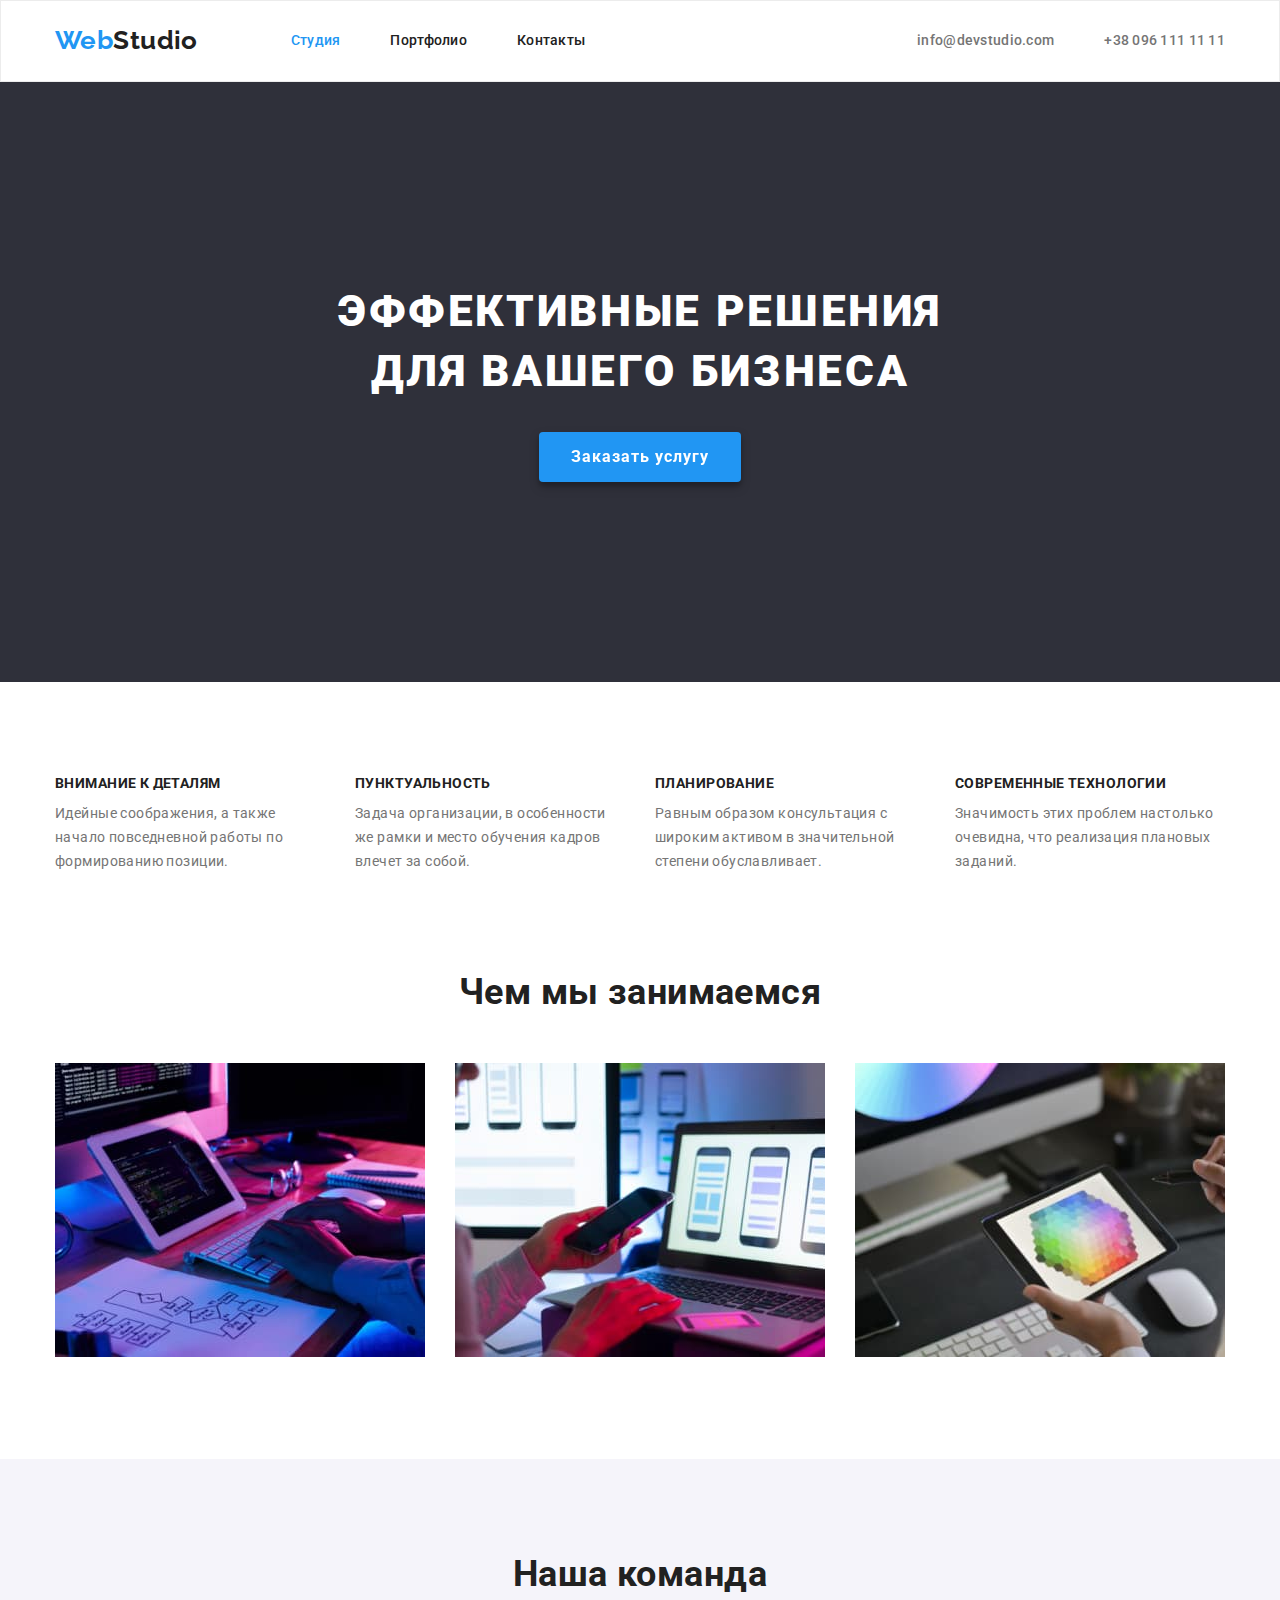
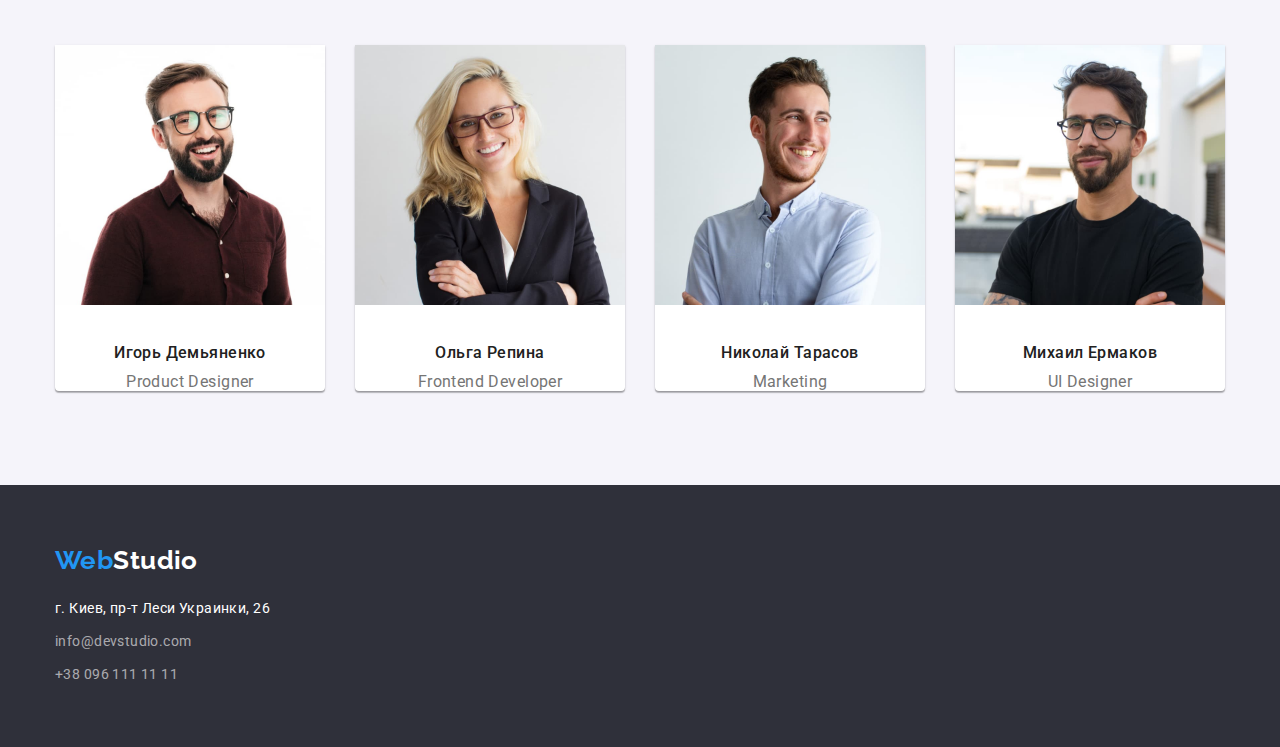
==== index.html @ b48c9f9e "create flex" ====
<!DOCTYPE html>
<html lang="en">
<head>
    <meta charset="UTF-8">
    <meta http-equiv="X-UA-Compatible" content="IE=edge">
    <meta name="viewport" content="width=device-width, initial-scale=1.0">
    <title>Document</title>
    <link rel="preconnect" href="https://fonts.googleapis.com">
    <link rel="preconnect" href="https://fonts.gstatic.com" crossorigin>
    <link href="https://fonts.googleapis.com/css2?family=Raleway:wght@700&family=Roboto:wght@400;500;700;900&display=swap" rel="stylesheet">
    <link rel="stylesheet" href="https://cdnjs.cloudflare.com/ajax/libs/modern-normalize/1.1.0/modern-normalize.min.css">
    <link rel="stylesheet" href="./css/styles.css">
</head>
<body>

    <!--шапка страницы-->
    <header class="header">
        <div class="container container-header">
        <nav class="nav">
                <a href="" class=" link logo">Web<span class="logo-header">Studio</span></a> 

            <ul class="nav-list list">
                <li class="item"><a href="" class="link header-link current-link">Студия</a></li>
                <li class="item"><a href="./portfolio.html" class="link header-link">Портфолио</a></li>
                <li class="item"><a href="#" class="link header-link">Контакты</a></li>
            </ul>  
        </nav>  
             <ul class="contact-list list">
                <li class="item">
                    <a href="mailto:info@devstudio.com" class="link header-link">info@devstudio.com</a>
                </li>
                <li class="item">
                    <a href="tel:+380961111111" class=" link header-link">+38 096 111 11 11</a> 
                </li>
            </ul>
        </div>
     </header>  
   
           
        <!--главный блок-->
    <main>
        <!--заголовок-->
         <section class="hero">
            <h1 class="title hero-title">Эффективные решения <br>для вашего бизнеса</h1>
            <button type="button" class="main-btn">Заказать услугу</button>
        </section>
        

        <!--методика работы-->
        <section class="section methodology">
            <div class="container container-methodology">
            <h2 hidden class="section-title">Методика работы</h2>
            <ul class="methodology-list list">
                <li class="methodology-item">
                    <h3 class="title methodology-subtitle">Внимание к деталям</h3>
                    <p>Идейные соображения, а также начало повседневной работы по формированию позиции.</p>
                </li>    
                <li class="methodology-item">
                    <h3 class="title methodology-subtitle">Пунктуальность</h3>
                    <p>Задача организации, в особенности же рамки и место обучения кадров влечет за собой.</p>
                </li> 
                <li class="methodology-item">
                    <h3 class="title methodology-subtitle">Планирование</h3>
                    <p>Равным образом консультация с широким активом в значительной степени обуславливает.</p>
                </li> 
                <li class="methodology-item">
                    <h3 class="title methodology-subtitle">Современные технологии</h3>
                    <p>Значимость этих проблем настолько очевидна, что реализация плановых заданий.</p>
                </li> 
            </ul>    
            </div>
        </section>
   

        <!--чем мы занимаемся--> 
        <section class="section">
        <div class="container">
                <h2 class="section-title">Чем мы занимаемся</h2>
                    <ul class="list list-img">
                        <li class="link"><img src="./images/img1.jpg" alt="Печать кода на планшете" width="370" height="294"></li>
                        <li class="link"><img src="./images/img2.jpg" alt="Разработка приложения для смартфонов" width="370" height="294"></li>
                        <li class="link"><img src="./images/img3.jpg" alt="Планшет с палитрой цветов" width="370" height="294"></li>
                    </ul>
           </div> 
        </section>
        

        <!--Наша команда-->
        <section class="section team">
            <div class="container">
            <h2 class="section-title title-team">Наша команда</h2>
                <ul class="team-list list">
                    <li class="item">
                        <img src="./images/igor.jpg" alt="Игорь Демьяненко" width="270" height="260">
                        <h3 class="title team-name">Игорь Демьяненко</h3>
                        <p class="team-text">Product Designer</p>
                    </li>
                    <li class="item">
                        <img src="./images/olga.jpg" alt="Ольга Репина" width="270" height="260">
                        <h3 class="title team-name">Ольга Репина</h3>
                        <p class="team-text">Frontend Developer</p>
                    </li>
                    <li class="item">
                        <img src="./images/nikolay.jpg" alt="Николай Тарасов" width="270" height="260">
                        <h3 class="title team-name">Николай Тарасов</h3>
                        <p class="team-text">Marketing</p>
                    </li>
                    <li class="item">
                        <img src="./images/miсhail.jpg" alt="Михаил Ермаков" width="270" height="260">
                        <h3 class="title team-name">Михаил Ермаков</h3>
                        <p class="team-text">UI Designer</p>
                    </li>
                </ul>
            </div>
        </section>

    </main>

        <!--подвал-->
    <footer class="footer">
        <div class="container footer-container">
        <a href="" class=" link logo">Web<span class="logo-footer">Studio</span></a> 
        <address class="address">
            <ul class="list list-address"> 
                <li class="item"><a href="https://goo.gl/maps/YsXCq6yeaP6gn7Sp7" target="_blank" rel="noreferrer noopener" class="link address-link">г. Киев, пр-т Леси Украинки, 26</a></li>
                <li class="item"><a href="mailto:info@devstudio.com" class="link address-link">info@devstudio.com</a></li>
                <li class="item"><a href="tel:+380961111111" class=" link address-link">+38 096 111 11 11</a></li>
            </ul>
        </address>
    </div>
    </footer>

</body>
</html>
---- css/styles.css ----
:root{
    --primary-text-color: #757575;
    --title-text-color: #212121;
    --accent-color: #2196F3;
    --white-text-color: #fff;
    --primary-background-color: #E5E5E5;
    --secondary-background-color: #F5F4FA;
    --white-background-color: #FFFFFF;
    --footer-background-color: #2F303A;
    --light-grey-rgba: rgba(255, 255, 255, 0.6);
}

body {
    font-family: roboto, sans-serif;
    letter-spacing: 0.03em;
    font-size: 14px;
    line-height: 1.71;
    color: var(--primary-text-color);
}

p,
h1,
h2,
h3 {
    margin-top: 0;
    margin-bottom: 0;
}

/*---Common---*/
.list{
    margin: 0;
    padding: 0;

    list-style: none;
}

.link {
    text-decoration: none;
    color: inherit;
}

.title {
    margin-bottom: 10px;
    
    color: var(--title-text-color);
}

.section-title {
    margin-bottom: 50px;

    font-size: 36px;
    line-height: 1.17;
    text-align: center;
    color: var(--title-text-color);
}

/*---Logo---*/
.logo{
    margin-right: 93px;

    font-family: raleway, sans-serif;
    font-weight: 700;
    font-size: 26px;
    line-height: 1.2; 
    color: var(--accent-color);
}

.logo-header {
    color: var(--title-text-color);
}

.logo-footer {
    color: var(--white-text-color);
}

.section {
    padding-bottom: 94px;
}

/*---Header---*/
.header {
    margin-top: 0;
    margin-bottom: 0;

    border: 1px solid #ECECEC;
}

.header-portfolio {
    margin-bottom: 94px;
}

.nav-list { 
    display: flex;

    color: var(--title-text-color);
}

.nav-list .item:not(:last-child) {
    margin-right: 50px;
}

.header-link {
    display: block;
    padding-top: 32px;
    padding-bottom: 32px;

    font-weight: 500;
    line-height: 1.14;
    letter-spacing: 0.02em;
}

.header-link:hover,
.header-link:focus,
.current-link {
    color: var(--accent-color);
}

.contact-list {
    display: flex;
    margin-left: auto;
}

.contact-list .item:not(:last-child) {
    display: block;
    margin-right: 50px;
}

.container {
    width: 1200px;
    padding-left: 15px;
    padding-right: 15px;
    margin-left: auto;
    margin-right: auto;
}

.container-header {
    display: flex;
}

.container-header .nav {
    display: flex;
    align-items: center;
}


/*---Hero---*/
.hero {
    padding-top: 200px;
    padding-bottom: 200px;
    margin-bottom: 94px;

    background-color: var(--footer-background-color);
    text-align: center;
}

.hero-title {
    margin-bottom: 30px;

    color: var(--white-text-color);
    font-weight: 900;
    font-size: 44px;
    line-height: 1.36;
    letter-spacing: 0.06em;
    text-transform: uppercase;
}

.main-btn {
    display: inline-block;

    border: none;
    border-radius: 4px;
    filter: drop-shadow(0px 4px 4px rgba(0, 0, 0, 0.25));
    box-shadow: 0px 4px 4px rgba(0, 0, 0, 0.15);
    min-width: 200px;
    padding: 10px 32px;

    background-color: var(--accent-color);
    color: var(--white-text-color);
    font-family: inherit;
    font-weight: 700;
    font-size: 16px;
    line-height: 1.88;
    letter-spacing: 0.06em;
    cursor: pointer;
    text-align: center;
}

.main-btn:hover,
.main-btn:focus {
    background-color: #188CE8;
}

/*---Methodology---*/
.methodology-list {
    display: flex;
}

.methodology-item {
    min-width: 270px;
    height: 101px;
}

.methodology-item:not(:last-child) {
    margin-right: 30px;
}

.methodology-subtitle {
    font-size: 14px;
    line-height: 1.14;
    text-transform: uppercase;
}

.list-img {
    display: flex;
}

.list-img .link:not(:last-child) {
    margin-right: 30px;
}


/*---Team---*/
.team {
    background-color: var(--secondary-background-color);
    text-align: center;
}


.title-team {
    padding-top: 94px;
}

.team-name {
    margin-top: 30px;
    font-weight: 500;
}

.team-name,
.team-text {
    font-size: 16px;
    line-height: 1.19;
}

.team-list {
    display: flex;
}

.team-list .item {
    background: #FFFFFF;
    box-shadow: 0px 1px 3px rgba(0, 0, 0, 0.12), 0px 1px 1px rgba(0, 0, 0, 0.14), 0px 2px 1px rgba(0, 0, 0, 0.2);
    border-radius: 0px 0px 4px 4px;
}

.team-list .item:not(:last-child) {
    margin-right: 30px;
}

    /*---footer---*/
.footer {
    background-color: var(--footer-background-color);
}

.address {
    margin-top: 20px;
    font-style: inherit;
}

.address-link {
    color: var(--light-grey-rgba);
}

.address-link[target="_blank"] {
    color: var(--white-text-color);
}

.address-link:hover,
.address-link:focus {
    color: var(--accent-color);
}

.list-address .item:not(:last-child) {
    margin-bottom: 9px;
}

/*---Portfolio---*/
.section-portfolio {
    padding-top: 94px;
}

.footer-container {
    padding-top: 60px;
    padding-bottom: 60px;
}

.list-portfolio {
    display: flex;
    justify-content: center;
    margin-bottom: 34px;
}

.list-portfolio .item:not(:last-child) {
    margin-right: 8px;
}

.btn-portfolio {
    display: inline-block;
    min-width: 73px;
    padding: 6px 22px;
    margin-bottom: 34px;

    font-weight: 500;
    font-size: 16px;
    line-height: 1.63;
    text-align: center;
    color: var(--title-text-color);
    cursor: pointer;
    font-family: inherit;
    background-color: var(--secondary-background-color);
    border: none;
    border-radius: 4px;
}

.btn-portfolio:hover,
.btn-portfolio:focus {
   background-color: var(--accent-color);
   color: var(--white-text-color);
   box-shadow: 0px 3px 1px rgba(0, 0, 0, 0.1), 0px 1px 2px rgba(0, 0, 0, 0.08), 0px 2px 2px rgba(0, 0, 0, 0.12);
}

.works-list {
    display: flex;
    flex-wrap: wrap;
}

.works-item {
    width: 370px;
    margin-right: 30px;
    margin-bottom: 30px;

    border: 1px solid #EEEEEE;
    box-sizing: border-box;
}

.works-item:nth-child(3n) {
    margin-right: 0;
}

.works-item:nth-last-child(-n+3) {
    margin-bottom: 0;
}

.works-title {
    margin-top: 20px;
    margin-bottom: 4px;
    padding-left: 24px;

    font-size: 16px;
    line-height: 1.19;
}

.works-description {
    padding-bottom: 20px;
    padding-left: 24px;

    font-size: 16px;
    line-height: 1.88;
}
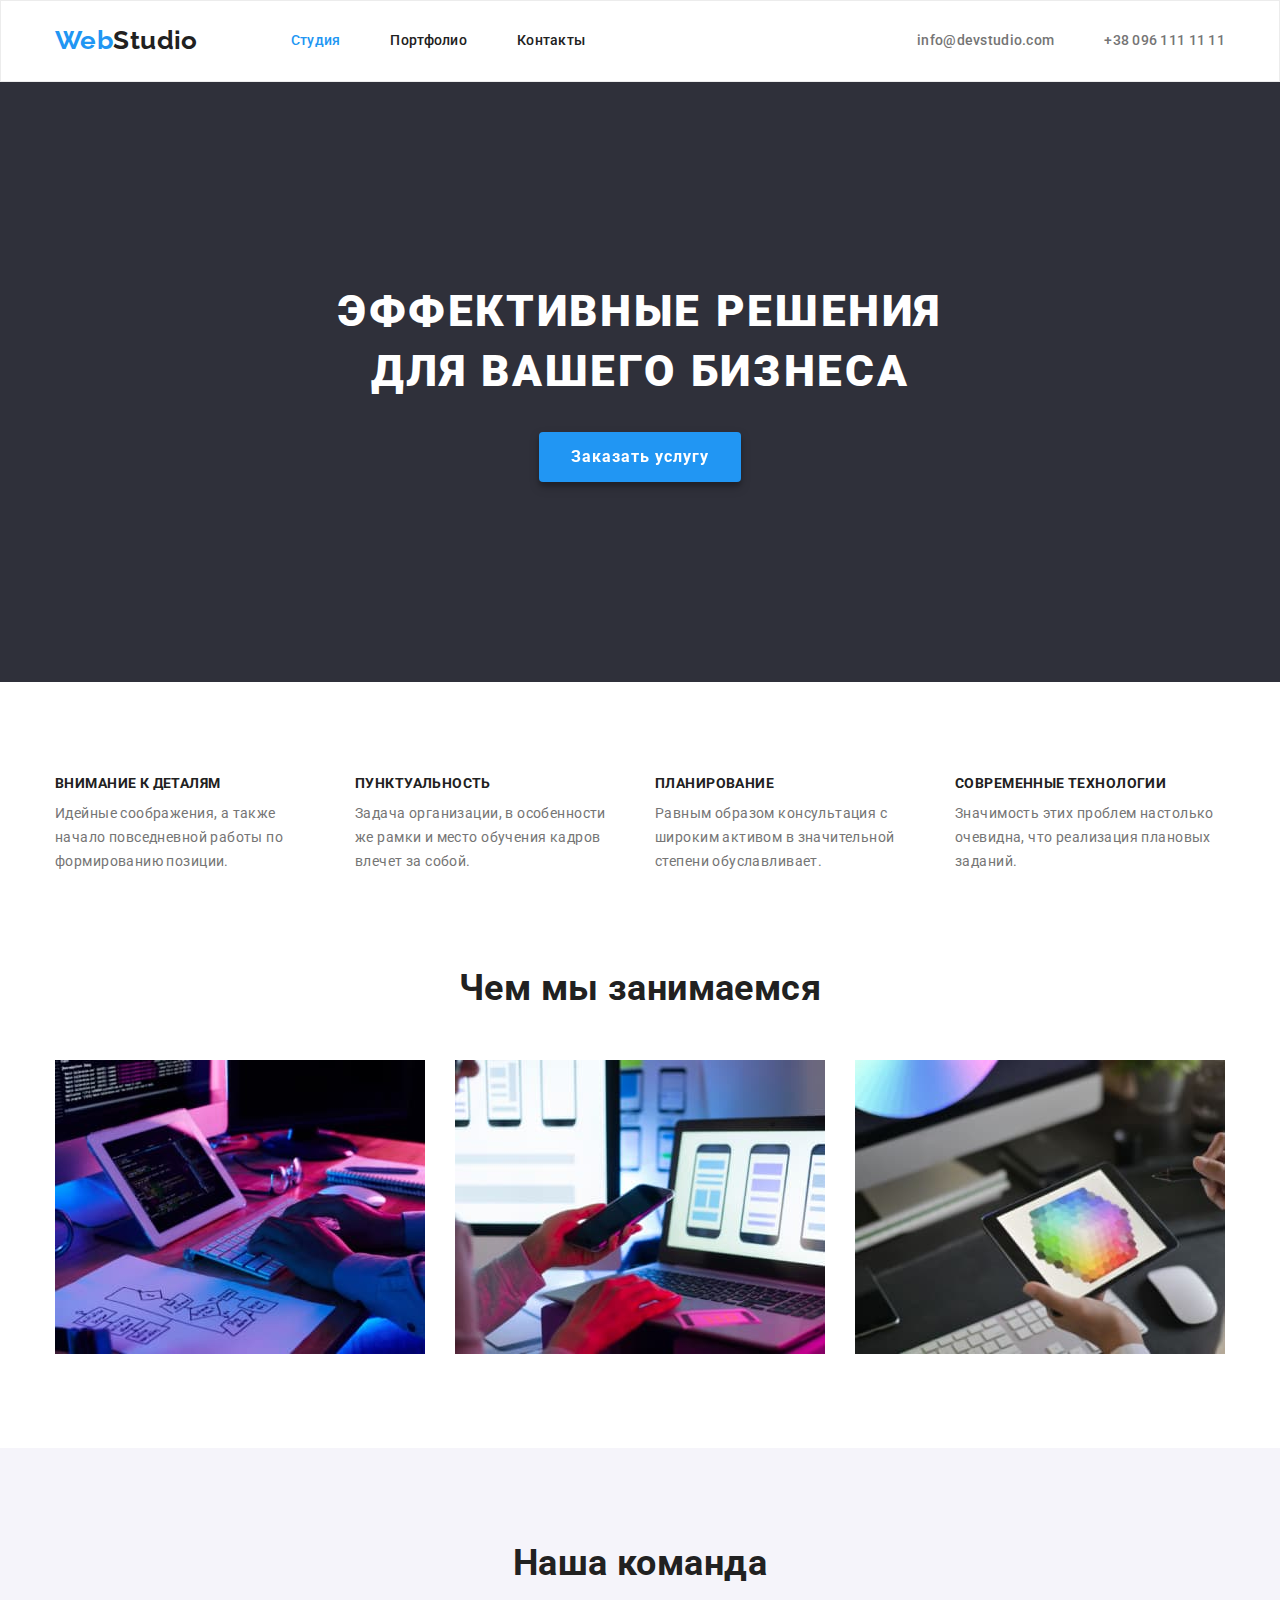
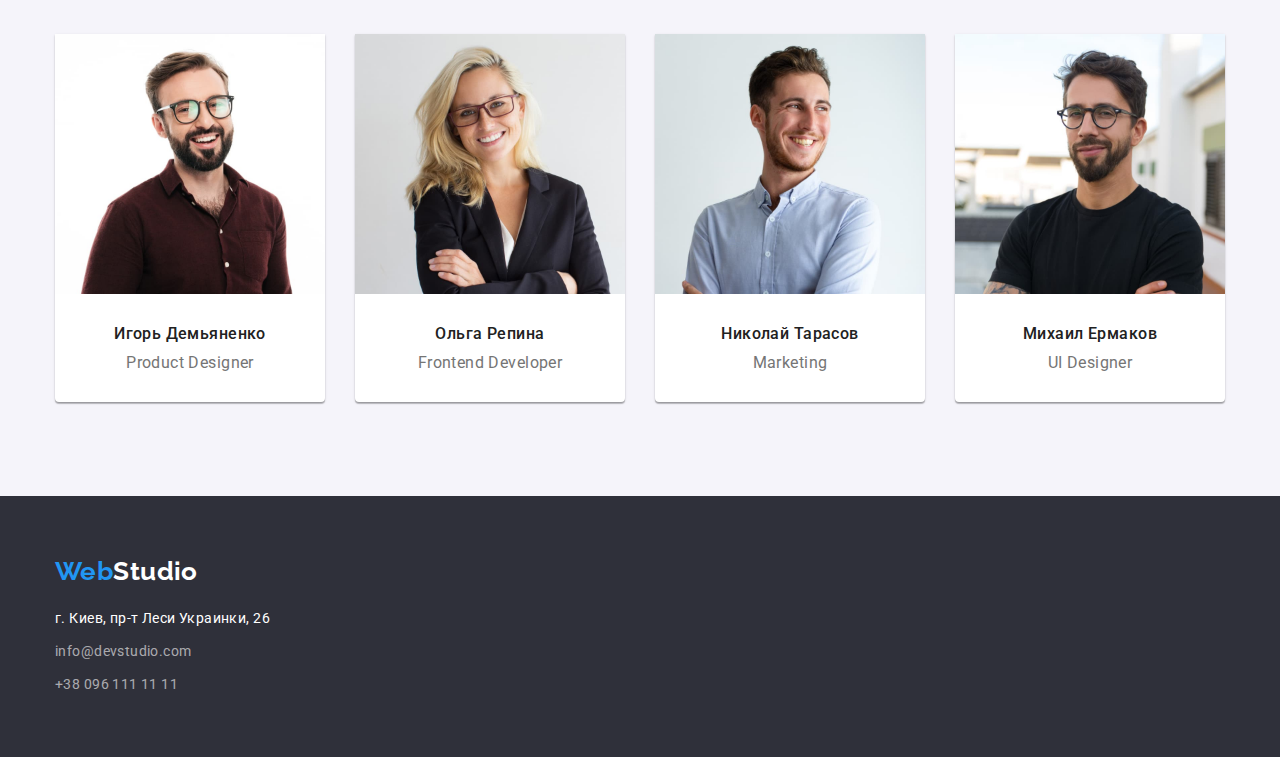
==== commit 8ee745be: "makes flex-grid" ====
--- a/index.html
+++ b/index.html
@@ -77,9 +77,9 @@
         <div class="container">
                 <h2 class="section-title">Чем мы занимаемся</h2>
                     <ul class="list list-img">
-                        <li class="link"><img src="./images/img1.jpg" alt="Печать кода на планшете" width="370" height="294"></li>
-                        <li class="link"><img src="./images/img2.jpg" alt="Разработка приложения для смартфонов" width="370" height="294"></li>
-                        <li class="link"><img src="./images/img3.jpg" alt="Планшет с палитрой цветов" width="370" height="294"></li>
+                        <li class="link item-img"><img src="./images/img1.jpg" alt="Печать кода на планшете" width="370" height="294"></li>
+                        <li class="link item-img"><img src="./images/img2.jpg" alt="Разработка приложения для смартфонов" width="370" height="294"></li>
+                        <li class="link item-img"><img src="./images/img3.jpg" alt="Планшет с палитрой цветов" width="370" height="294"></li>
                     </ul>
            </div> 
         </section>
@@ -90,25 +90,33 @@
             <div class="container">
             <h2 class="section-title title-team">Наша команда</h2>
                 <ul class="team-list list">
-                    <li class="item">
+                    <li class="team-item item">
                         <img src="./images/igor.jpg" alt="Игорь Демьяненко" width="270" height="260">
-                        <h3 class="title team-name">Игорь Демьяненко</h3>
-                        <p class="team-text">Product Designer</p>
+                        <div class="team-wrapper"> 
+                            <h3 class="title team-name">Игорь Демьяненко</h3>
+                            <p class="team-text">Product Designer</p>
+                        </div>
                     </li>
-                    <li class="item">
+                    <li class="team-item item">
                         <img src="./images/olga.jpg" alt="Ольга Репина" width="270" height="260">
-                        <h3 class="title team-name">Ольга Репина</h3>
-                        <p class="team-text">Frontend Developer</p>
+                        <div class="team-wrapper"> 
+                            <h3 class="title team-name">Ольга Репина</h3>
+                            <p class="team-text">Frontend Developer</p>
+                        </div>
                     </li>
-                    <li class="item">
+                    <li class="team-item item">
                         <img src="./images/nikolay.jpg" alt="Николай Тарасов" width="270" height="260">
-                        <h3 class="title team-name">Николай Тарасов</h3>
-                        <p class="team-text">Marketing</p>
+                        <div class="team-wrapper"> 
+                            <h3 class="title team-name">Николай Тарасов</h3>
+                            <p class="team-text">Marketing</p>
+                        </div>
                     </li>
-                    <li class="item">
+                    <li class="team-item item">
                         <img src="./images/miсhail.jpg" alt="Михаил Ермаков" width="270" height="260">
-                        <h3 class="title team-name">Михаил Ермаков</h3>
-                        <p class="team-text">UI Designer</p>
+                        <div class="team-wrapper">
+                            <h3 class="title team-name">Михаил Ермаков</h3>
+                            <p class="team-text">UI Designer</p>
+                        </div>
                     </li>
                 </ul>
             </div>
--- a/css/styles.css
+++ b/css/styles.css
@@ -28,11 +28,19 @@
     margin-bottom: 0;
 }
 
+ul {
+    margin-top: 0;
+    margin-bottom: 0;
+    padding-left: 0;
+}
+
+img {
+    display: block;
+    /* max-width: 100%; */
+}
+
 /*---Common---*/
-.list{
-    margin: 0;
-    padding: 0;
-
+.list {
     list-style: none;
 }
 
@@ -57,9 +65,7 @@
 }
 
 /*---Logo---*/
-.logo{
-    margin-right: 93px;
-
+.logo {
     font-family: raleway, sans-serif;
     font-weight: 700;
     font-size: 26px;
@@ -77,6 +83,7 @@
 
 .section {
     padding-bottom: 94px;
+    padding-top: 94px;
 }
 
 /*---Header---*/
@@ -87,6 +94,10 @@
     border: 1px solid #ECECEC;
 }
 
+.header .logo {
+    margin-right: 93px;
+}
+
 .header-portfolio {
     margin-bottom: 94px;
 }
@@ -123,7 +134,6 @@
 }
 
 .contact-list .item:not(:last-child) {
-    display: block;
     margin-right: 50px;
 }
 
@@ -149,7 +159,6 @@
 .hero {
     padding-top: 200px;
     padding-bottom: 200px;
-    margin-bottom: 94px;
 
     background-color: var(--footer-background-color);
     text-align: center;
@@ -193,17 +202,21 @@
 }
 
 /*---Methodology---*/
+.methodology {
+    padding-bottom: 0;
+}
+
 .methodology-list {
     display: flex;
+    flex-wrap: wrap;
+    margin-top: -30px;
+    margin-left: -30px;
 }
 
 .methodology-item {
-    min-width: 270px;
-    height: 101px;
-}
-
-.methodology-item:not(:last-child) {
-    margin-right: 30px;
+    flex-basis: calc((100% - 120px) / 4);
+    margin-left: 30px;
+    margin-top: 30px;
 }
 
 .methodology-subtitle {
@@ -214,10 +227,14 @@
 
 .list-img {
     display: flex;
-}
-
-.list-img .link:not(:last-child) {
-    margin-right: 30px;
+    flex-wrap: wrap;
+    margin-top: -30px;
+    margin-left: -30px;
+}
+
+.item-img {
+    margin-left: 30px;
+    margin-top: 30px;
 }
 
 
@@ -227,13 +244,7 @@
     text-align: center;
 }
 
-
-.title-team {
-    padding-top: 94px;
-}
-
 .team-name {
-    margin-top: 30px;
     font-weight: 500;
 }
 
@@ -245,6 +256,18 @@
 
 .team-list {
     display: flex;
+    flex-wrap: wrap;
+    margin-top: -30px;
+    margin-left: -30px;
+}
+
+.team-item {
+    margin-top: 30px;
+    margin-left: 30px;
+}
+
+.team-wrapper {
+    padding: 30px;
 }
 
 .team-list .item {
@@ -253,13 +276,16 @@
     border-radius: 0px 0px 4px 4px;
 }
 
-.team-list .item:not(:last-child) {
-    margin-right: 30px;
-}
-
     /*---footer---*/
 .footer {
+    padding-top: 60px;
+    padding-bottom: 60px;
     background-color: var(--footer-background-color);
+}
+
+.footer .logo {
+    display: block;
+    margin-bottom: 20px;
 }
 
 .address {
@@ -285,15 +311,6 @@
 }
 
 /*---Portfolio---*/
-.section-portfolio {
-    padding-top: 94px;
-}
-
-.footer-container {
-    padding-top: 60px;
-    padding-bottom: 60px;
-}
-
 .list-portfolio {
     display: flex;
     justify-content: center;
@@ -308,7 +325,6 @@
     display: inline-block;
     min-width: 73px;
     padding: 6px 22px;
-    margin-bottom: 34px;
 
     font-weight: 500;
     font-size: 16px;
@@ -332,38 +348,35 @@
 .works-list {
     display: flex;
     flex-wrap: wrap;
+    margin-left: -30px;
+    margin-top: -30px;
 }
 
 .works-item {
-    width: 370px;
-    margin-right: 30px;
-    margin-bottom: 30px;
-
+    flex-basis: calc((100% - 90px) / 3);
+    margin-left: 30px;
+    margin-top: 30px;
+}
+
+.works-item .link {
+    display: block;
+}
+
+.works-wrraper  {
+    padding: 20px 24px;
+   
     border: 1px solid #EEEEEE;
-    box-sizing: border-box;
-}
-
-.works-item:nth-child(3n) {
-    margin-right: 0;
-}
-
-.works-item:nth-last-child(-n+3) {
-    margin-bottom: 0;
+    border-top: none;
 }
 
 .works-title {
-    margin-top: 20px;
     margin-bottom: 4px;
-    padding-left: 24px;
 
     font-size: 16px;
     line-height: 1.19;
 }
 
 .works-description {
-    padding-bottom: 20px;
-    padding-left: 24px;
-
     font-size: 16px;
     line-height: 1.88;
-}+}
